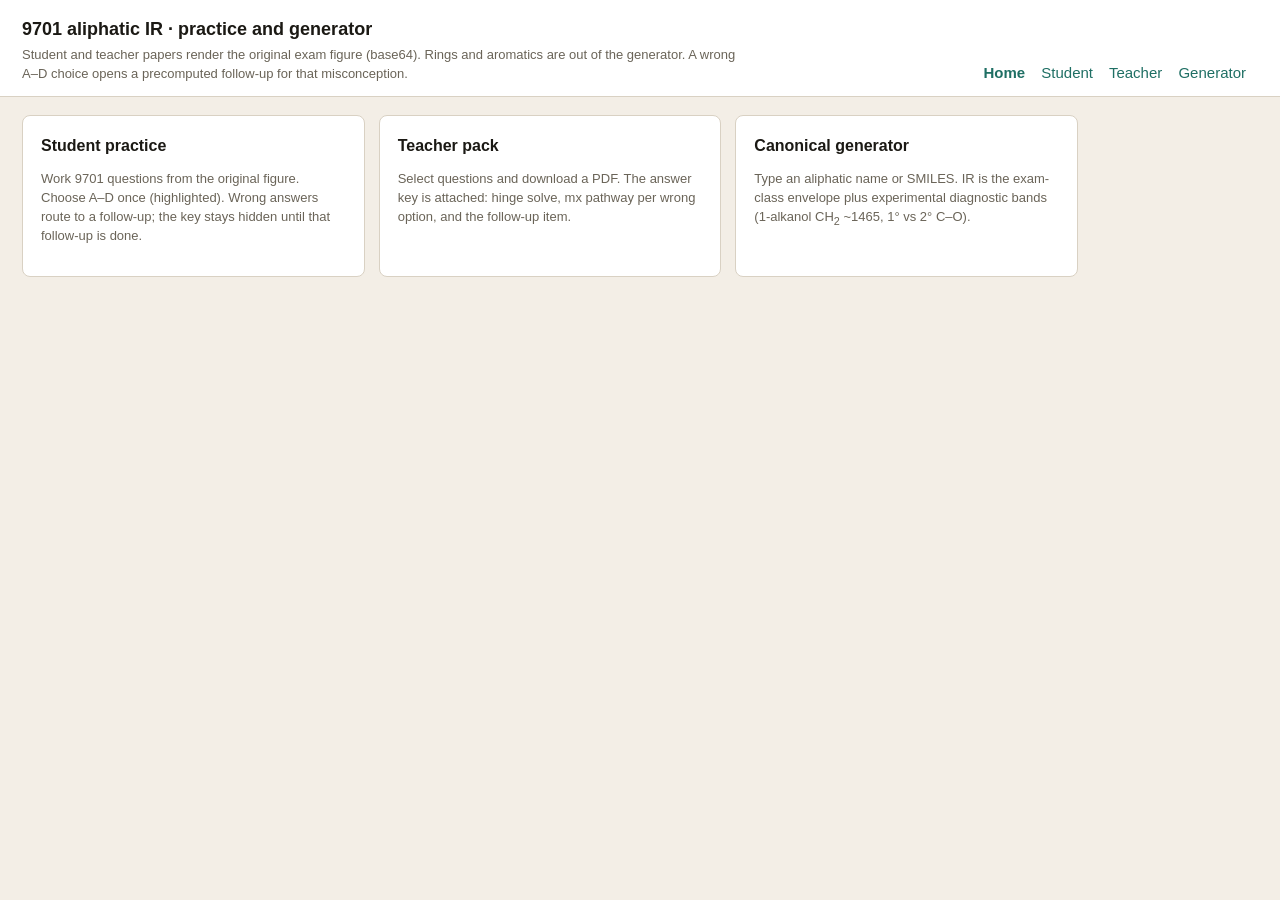
==== docs/index.html @ 2e5ccc39 "Aliphatic IR generator with experimental overlay and 9701 learn-by-solve practice. Restore 1-alkanol" ====
<!doctype html>
<html lang="en">
<meta charset="utf-8">
<meta http-equiv="refresh" content="0; url=hub.html">
<title>Spectrum generator</title>
<link rel="stylesheet" href="practice.css">
<body>
<p><a href="hub.html">9701 aliphatic spectra — open the hub</a></p>
</body>
</html>
---- docs/practice.css ----
:root {
  --ink: #1b1914;
  --muted: #6a6458;
  --line: #d9d1c3;
  --paper: #fffef8;
  --bg: #f3eee6;
  --acc: #1f6f64;
  --warn: #8a3b2b;
  --ok: #1b6b3a;
}
* { box-sizing: border-box; }
body {
  margin: 0;
  font: 15px/1.45 "Source Sans 3", "Segoe UI", sans-serif;
  color: var(--ink);
  background: var(--bg);
}
header.top {
  display: flex; justify-content: space-between; gap: 16px; align-items: flex-end;
  padding: 16px 22px 12px; background: #fff; border-bottom: 1px solid var(--line);
}
h1 { font-size: 18px; margin: 0 0 4px; }
.sub { margin: 0; color: var(--muted); max-width: 56em; font-size: 13px; }
nav a { color: var(--acc); margin-right: 12px; text-decoration: none; }
nav a.on { font-weight: 700; }
.wrap { padding: 18px 22px 48px; max-width: 1100px; }
.cards { display: grid; grid-template-columns: repeat(auto-fit, minmax(240px, 1fr)); gap: 14px; }
.card {
  display: block; background: #fff; border: 1px solid var(--line); padding: 18px;
  text-decoration: none; color: inherit; border-radius: 8px;
}
.card:hover { border-color: var(--acc); }
.card h2 { margin: 0 0 6px; font-size: 16px; }
.layout { display: grid; grid-template-columns: 280px 1fr; min-height: calc(100vh - 88px); }
.list { border-right: 1px solid var(--line); overflow: auto; background: #faf7f2; max-height: calc(100vh - 88px); }
.list button {
  display: block; width: 100%; text-align: left; border: 0; border-bottom: 1px solid var(--line);
  background: transparent; padding: 8px 12px; cursor: pointer; font: inherit;
}
.list button:hover { background: #efe9df; }
.list button.on { background: #e7f2ef; }
.list .uid { font-family: ui-monospace, Menlo, monospace; font-size: 12px; }
.list .meta { color: var(--muted); font-size: 12px; }
main.pane { padding: 16px 20px 48px; overflow: auto; max-height: calc(100vh - 88px); }
.paper {
  background: var(--paper); border: 1px solid #c9c0b2; padding: 22px 26px 28px;
  max-width: 210mm; box-shadow: 0 8px 24px rgba(40,30,10,.12);
}
.uid { font-family: ui-monospace, Menlo, monospace; font-size: 12px; color: var(--muted); }
.stem { white-space: pre-wrap; margin: 12px 0; }
.opts { list-style: none; padding: 0; display: grid; gap: 8px; }
.opts li { margin: 0; }
.opts label.opt {
  display: flex; align-items: flex-start; gap: 12px; cursor: pointer;
  padding: 10px 12px; border: 2px solid var(--line); border-radius: 8px; background: #fff;
}
.opts label.opt:hover { border-color: var(--acc); background: #f3faf8; }
.opts input { position: absolute; opacity: 0; pointer-events: none; }
.opts .letter {
  flex: 0 0 36px; width: 36px; height: 36px; display: grid; place-items: center;
  font-weight: 700; border-radius: 8px; background: #efe9df; border: 2px solid var(--line);
}
.opts label.opt:has(input:checked),
.opts label.opt.pick {
  border-color: var(--acc); background: #e7f2ef;
}
.opts label.opt:has(input:checked) .letter,
.opts label.opt.pick .letter {
  background: var(--acc); color: #fff; border-color: var(--acc);
}
.opts li.ok, .opts li.ok label.opt { background: #e7f4ea; border-color: var(--ok); }
.opts li.ok .letter { background: var(--ok); color: #fff; border-color: var(--ok); }
.opts li.bad, .opts li.bad label.opt { background: #f8e8e4; border-color: var(--warn); }
.opts li.bad .letter { background: var(--warn); color: #fff; border-color: var(--warn); }
.opts label.letter-only { justify-content: flex-start; }
.opt-text { flex: 1; padding-top: 6px; }
.prompt { color: var(--acc); font-weight: 600; }
.orig { max-width: 100%; height: auto; display: block; margin: 12px auto; border: 1px solid var(--line); }
button.act, .act {
  border: 1px solid var(--acc); background: var(--acc); color: #fff;
  padding: 7px 14px; border-radius: 6px; cursor: pointer; font: inherit;
}
button.ghost { background: #fff; color: var(--ink); border: 1px solid var(--line); }
.err { color: var(--warn); }
.okmsg { color: var(--ok); }
.comment { background: #fff; border-left: 3px solid var(--acc); padding: 10px 12px; white-space: pre-wrap; font-size: 13px; }
input[type=text] { width: min(420px, 100%); padding: 7px 10px; font: inherit; border: 1px solid var(--line); }
.tikz-slot { margin: 12px 0; overflow: auto; }
.muted { color: var(--muted); font-size: 13px; }
table.sel { width: 100%; border-collapse: collapse; background: #fff; }
table.sel td, table.sel th { border-bottom: 1px solid var(--line); padding: 6px 8px; text-align: left; font-size: 13px; }
.mono { font-family: ui-monospace, Menlo, monospace; font-size: 12px; }
.print-key, #print-paper { display: none; }
@media print {
  .no-print, header.top, nav, .wrap.no-print { display: none !important; }
  .print-key, #print-paper { display: block; }
  .print-q, .key-block { break-inside: avoid; margin-bottom: 18px; }
  .print-key { page-break-before: always; padding: 18px 22px; }
  body { background: #fff; }
}
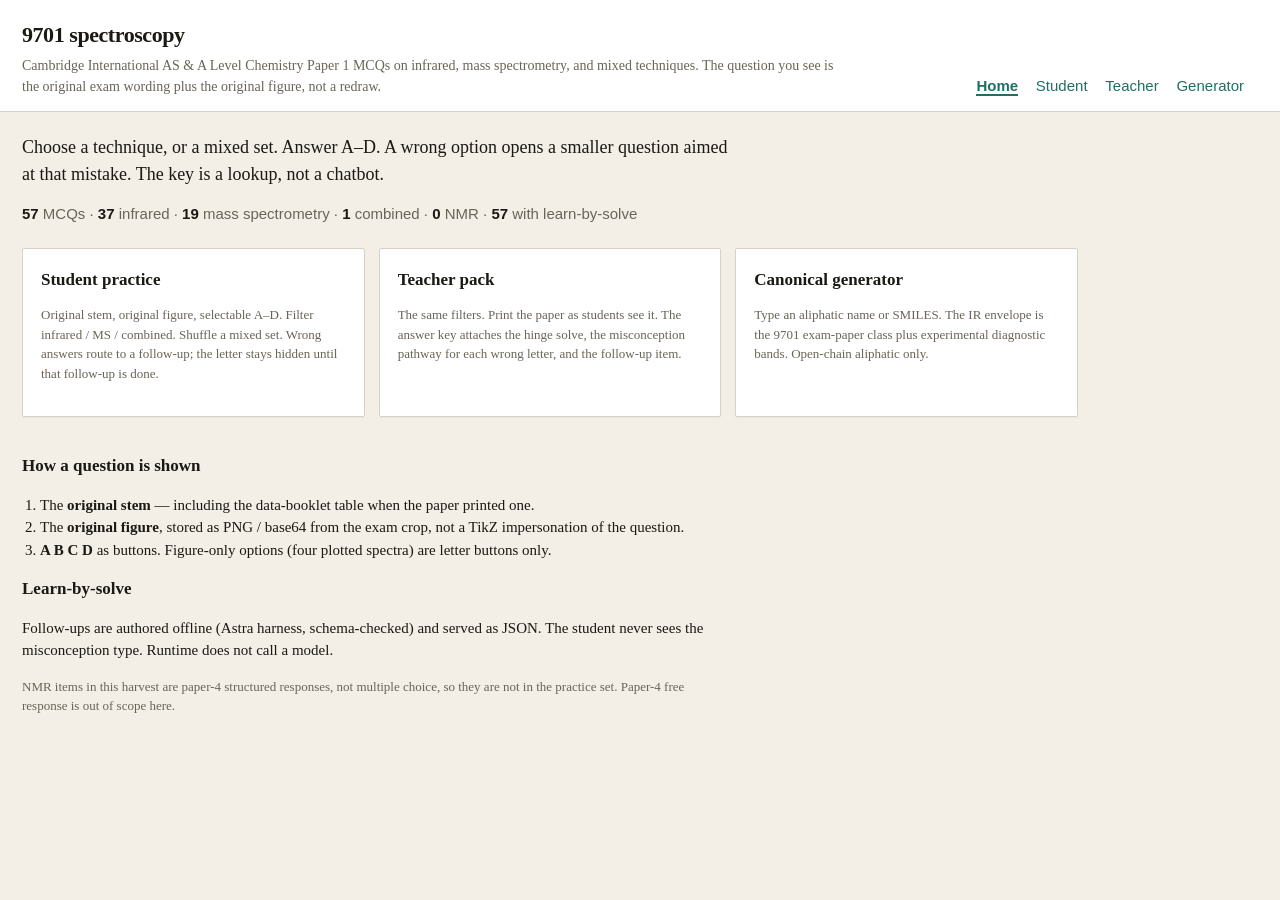
==== commit 3d131c2f: "Serve all 9701 spectroscopy MCQs with original stems and Astra LBS. Paper 1 IR, MS, and combined-tec" ====
--- a/docs/index.html
+++ b/docs/index.html
@@ -1,10 +1,67 @@
 <!doctype html>
 <html lang="en">
 <meta charset="utf-8">
-<meta http-equiv="refresh" content="0; url=hub.html">
-<title>Spectrum generator</title>
+<meta name="viewport" content="width=device-width,initial-scale=1">
+<title>9701 spectroscopy · practice</title>
 <link rel="stylesheet" href="practice.css">
 <body>
-<p><a href="hub.html">9701 aliphatic spectra — open the hub</a></p>
+<header class="top">
+  <div>
+    <h1>9701 spectroscopy</h1>
+    <p class="sub">Cambridge International AS &amp; A Level Chemistry Paper 1 MCQs on infrared, mass spectrometry, and mixed techniques. The question you see is the original exam wording plus the original figure, not a redraw.</p>
+  </div>
+  <nav>
+    <a href="index.html" class="on">Home</a>
+    <a href="student.html">Student</a>
+    <a href="teacher.html">Teacher</a>
+    <a href="generate.html">Generator</a>
+  </nav>
+</header>
+<div class="wrap">
+  <section class="hero">
+    <p class="lede">Choose a technique, or a mixed set. Answer A–D. A wrong option opens a smaller question aimed at that mistake. The key is a lookup, not a chatbot.</p>
+    <p class="stats" id="stats">Loading counts…</p>
+  </section>
+  <div class="cards">
+    <a class="card" href="student.html">
+      <h2>Student practice</h2>
+      <p class="muted">Original stem, original figure, selectable A–D. Filter infrared / MS / combined. Shuffle a mixed set. Wrong answers route to a follow-up; the letter stays hidden until that follow-up is done.</p>
+    </a>
+    <a class="card" href="teacher.html">
+      <h2>Teacher pack</h2>
+      <p class="muted">The same filters. Print the paper as students see it. The answer key attaches the hinge solve, the misconception pathway for each wrong letter, and the follow-up item.</p>
+    </a>
+    <a class="card" href="generate.html">
+      <h2>Canonical generator</h2>
+      <p class="muted">Type an aliphatic name or SMILES. The IR envelope is the 9701 exam-paper class plus experimental diagnostic bands. Open-chain aliphatic only.</p>
+    </a>
+  </div>
+  <section class="how">
+    <h2>How a question is shown</h2>
+    <ol>
+      <li>The <strong>original stem</strong> — including the data-booklet table when the paper printed one.</li>
+      <li>The <strong>original figure</strong>, stored as PNG / base64 from the exam crop, not a TikZ impersonation of the question.</li>
+      <li><strong>A B C D</strong> as buttons. Figure-only options (four plotted spectra) are letter buttons only.</li>
+    </ol>
+    <h2>Learn-by-solve</h2>
+    <p>Follow-ups are authored offline (Astra harness, schema-checked) and served as JSON. The student never sees the misconception type. Runtime does not call a model.</p>
+    <p class="muted">NMR items in this harvest are paper-4 structured responses, not multiple choice, so they are not in the practice set. Paper-4 free response is out of scope here.</p>
+  </section>
+</div>
+<script>
+fetch("pack.json").then(r => r.json()).then(doc => {
+  const t = doc.techniques || {};
+  const el = document.getElementById("stats");
+  el.innerHTML =
+    "<b>" + (doc.n_mcq || doc.n || 0) + "</b> MCQs · " +
+    "<b>" + (t.ir || 0) + "</b> infrared · " +
+    "<b>" + (t.ms || 0) + "</b> mass spectrometry · " +
+    "<b>" + (t.mixed || 0) + "</b> combined · " +
+    "<b>" + (t.nmr || 0) + "</b> NMR · " +
+    "<b>" + (doc.n_lbs || 0) + "</b> with learn-by-solve";
+}).catch(() => {
+  document.getElementById("stats").textContent = "";
+});
+</script>
 </body>
 </html>
--- a/docs/practice.css
+++ b/docs/practice.css
@@ -7,52 +7,97 @@
   --acc: #1f6f64;
   --warn: #8a3b2b;
   --ok: #1b6b3a;
+  --ir: #8a4b2b;
+  --ms: #2b4a8a;
+  --nmr: #5a3b8a;
+  --mixed: #1f6f64;
 }
 * { box-sizing: border-box; }
 body {
   margin: 0;
-  font: 15px/1.45 "Source Sans 3", "Segoe UI", sans-serif;
+  font: 15px/1.5 "Source Serif 4", "Iowan Old Style", "Palatino Linotype", Palatino, serif;
   color: var(--ink);
   background: var(--bg);
 }
 header.top {
   display: flex; justify-content: space-between; gap: 16px; align-items: flex-end;
-  padding: 16px 22px 12px; background: #fff; border-bottom: 1px solid var(--line);
+  padding: 18px 22px 14px; background: #fff; border-bottom: 1px solid var(--line);
 }
-h1 { font-size: 18px; margin: 0 0 4px; }
-.sub { margin: 0; color: var(--muted); max-width: 56em; font-size: 13px; }
-nav a { color: var(--acc); margin-right: 12px; text-decoration: none; }
-nav a.on { font-weight: 700; }
-.wrap { padding: 18px 22px 48px; max-width: 1100px; }
+h1 { font-size: 22px; margin: 0 0 4px; letter-spacing: -0.02em; }
+h2 { font-size: 17px; margin: 0 0 8px; }
+.sub { margin: 0; color: var(--muted); max-width: 58em; font-size: 14px; }
+nav a { color: var(--acc); margin-right: 14px; text-decoration: none; font-family: "Source Sans 3", "Segoe UI", sans-serif; }
+nav a.on { font-weight: 700; border-bottom: 2px solid var(--acc); }
+.wrap { padding: 22px 22px 64px; max-width: 1100px; }
+.lede { font-size: 18px; max-width: 40em; margin: 0 0 12px; }
+.stats { font-family: "Source Sans 3", "Segoe UI", sans-serif; color: var(--muted); }
+.stats b { color: var(--ink); }
+.hero { margin-bottom: 22px; }
+.how { margin-top: 36px; max-width: 46em; }
+.how ol { padding-left: 1.2em; }
 .cards { display: grid; grid-template-columns: repeat(auto-fit, minmax(240px, 1fr)); gap: 14px; }
 .card {
-  display: block; background: #fff; border: 1px solid var(--line); padding: 18px;
-  text-decoration: none; color: inherit; border-radius: 8px;
+  display: block; background: #fff; border: 1px solid var(--line); padding: 18px 18px 20px;
+  text-decoration: none; color: inherit; border-radius: 2px;
+  box-shadow: 0 1px 0 rgba(40,30,10,.04);
 }
 .card:hover { border-color: var(--acc); }
-.card h2 { margin: 0 0 6px; font-size: 16px; }
-.layout { display: grid; grid-template-columns: 280px 1fr; min-height: calc(100vh - 88px); }
-.list { border-right: 1px solid var(--line); overflow: auto; background: #faf7f2; max-height: calc(100vh - 88px); }
+.toolbar {
+  padding: 10px 22px 8px; background: #faf7f2; border-bottom: 1px solid var(--line);
+  font-family: "Source Sans 3", "Segoe UI", sans-serif;
+}
+.tools { display: flex; flex-wrap: wrap; gap: 8px; align-items: center; margin: 8px 0; }
+.filters { display: flex; flex-wrap: wrap; gap: 8px; }
+.chip {
+  display: inline-flex; align-items: center; gap: 6px; cursor: pointer;
+  border: 1px solid var(--line); background: #fff; padding: 5px 10px; border-radius: 999px;
+  font-size: 13px;
+}
+.chip input { accent-color: var(--acc); }
+.chip.empty { opacity: 0.45; cursor: not-allowed; }
+.chip:has(input:checked) { border-color: var(--acc); background: #e7f2ef; }
+.chip b { font-variant-numeric: tabular-nums; }
+.badge {
+  display: inline-block; font-family: "Source Sans 3", "Segoe UI", sans-serif;
+  font-size: 11px; letter-spacing: 0.04em; padding: 1px 7px; border-radius: 999px;
+  border: 1px solid var(--line); margin-right: 6px; vertical-align: middle;
+}
+.b-ir { color: var(--ir); border-color: #e2c4b4; background: #fbf3ee; }
+.b-ms { color: var(--ms); border-color: #c5d0ea; background: #eef2fb; }
+.b-nmr { color: var(--nmr); border-color: #d5c8ea; background: #f6f1fb; }
+.b-mixed { color: var(--mixed); border-color: #b9d8d3; background: #e7f2ef; }
+.layout { display: grid; grid-template-columns: 300px 1fr; min-height: calc(100vh - 160px); }
+.list { border-right: 1px solid var(--line); overflow: auto; background: #faf7f2; max-height: calc(100vh - 160px); }
 .list button {
   display: block; width: 100%; text-align: left; border: 0; border-bottom: 1px solid var(--line);
-  background: transparent; padding: 8px 12px; cursor: pointer; font: inherit;
+  background: transparent; padding: 10px 12px; cursor: pointer; font: inherit;
 }
 .list button:hover { background: #efe9df; }
 .list button.on { background: #e7f2ef; }
 .list .uid { font-family: ui-monospace, Menlo, monospace; font-size: 12px; }
-.list .meta { color: var(--muted); font-size: 12px; }
-main.pane { padding: 16px 20px 48px; overflow: auto; max-height: calc(100vh - 88px); }
+.list .meta { color: var(--muted); font-size: 12px; margin-top: 2px; }
+.pad { padding: 16px; }
+main.pane { padding: 16px 20px 48px; overflow: auto; max-height: calc(100vh - 160px); }
 .paper {
-  background: var(--paper); border: 1px solid #c9c0b2; padding: 22px 26px 28px;
+  background: var(--paper); border: 1px solid #c9c0b2; padding: 26px 28px 32px;
   max-width: 210mm; box-shadow: 0 8px 24px rgba(40,30,10,.12);
 }
-.uid { font-family: ui-monospace, Menlo, monospace; font-size: 12px; color: var(--muted); }
-.stem { white-space: pre-wrap; margin: 12px 0; }
+.uid { font-family: ui-monospace, Menlo, monospace; font-size: 12px; color: var(--muted); margin-bottom: 8px; }
+.stem { white-space: pre-wrap; margin: 10px 0 14px; }
+.stem-table {
+  width: 100%; border-collapse: collapse; margin: 12px 0 16px;
+  font-size: 13px; font-family: "Source Sans 3", "Segoe UI", sans-serif;
+}
+.stem-table th, .stem-table td {
+  border: 1px solid var(--line); padding: 5px 8px; text-align: left; vertical-align: top;
+}
+.stem-table th { background: #f6f1ea; }
 .opts { list-style: none; padding: 0; display: grid; gap: 8px; }
 .opts li { margin: 0; }
 .opts label.opt {
   display: flex; align-items: flex-start; gap: 12px; cursor: pointer;
   padding: 10px 12px; border: 2px solid var(--line); border-radius: 8px; background: #fff;
+  font-family: "Source Sans 3", "Segoe UI", sans-serif;
 }
 .opts label.opt:hover { border-color: var(--acc); background: #f3faf8; }
 .opts input { position: absolute; opacity: 0; pointer-events: none; }
@@ -74,27 +119,48 @@
 .opts li.bad .letter { background: var(--warn); color: #fff; border-color: var(--warn); }
 .opts label.letter-only { justify-content: flex-start; }
 .opt-text { flex: 1; padding-top: 6px; }
+.opt-line { margin: 6px 0; font-family: "Source Sans 3", "Segoe UI", sans-serif; }
 .prompt { color: var(--acc); font-weight: 600; }
 .orig { max-width: 100%; height: auto; display: block; margin: 12px auto; border: 1px solid var(--line); }
+.orig.small { max-height: 220px; }
 button.act, .act {
   border: 1px solid var(--acc); background: var(--acc); color: #fff;
-  padding: 7px 14px; border-radius: 6px; cursor: pointer; font: inherit;
+  padding: 7px 14px; border-radius: 6px; cursor: pointer;
+  font: 14px "Source Sans 3", "Segoe UI", sans-serif;
 }
-button.ghost { background: #fff; color: var(--ink); border: 1px solid var(--line); }
+button.ghost {
+  background: #fff; color: var(--ink); border: 1px solid var(--line);
+  padding: 6px 12px; border-radius: 6px; cursor: pointer;
+  font: 14px "Source Sans 3", "Segoe UI", sans-serif;
+}
+.actions { display: flex; gap: 8px; flex-wrap: wrap; align-items: center; }
 .err { color: var(--warn); }
 .okmsg { color: var(--ok); }
 .comment { background: #fff; border-left: 3px solid var(--acc); padding: 10px 12px; white-space: pre-wrap; font-size: 13px; }
 input[type=text] { width: min(420px, 100%); padding: 7px 10px; font: inherit; border: 1px solid var(--line); }
 .tikz-slot { margin: 12px 0; overflow: auto; }
 .muted { color: var(--muted); font-size: 13px; }
+.inline { font-family: "Source Sans 3", "Segoe UI", sans-serif; }
 table.sel { width: 100%; border-collapse: collapse; background: #fff; }
-table.sel td, table.sel th { border-bottom: 1px solid var(--line); padding: 6px 8px; text-align: left; font-size: 13px; }
+table.sel td, table.sel th {
+  border-bottom: 1px solid var(--line); padding: 6px 8px; text-align: left; font-size: 13px;
+  font-family: "Source Sans 3", "Segoe UI", sans-serif;
+}
 .mono { font-family: ui-monospace, Menlo, monospace; font-size: 12px; }
 .print-key, #print-paper { display: none; }
 @media print {
-  .no-print, header.top, nav, .wrap.no-print { display: none !important; }
-  .print-key, #print-paper { display: block; }
+  .no-print, header.top, nav, .wrap.no-print, .toolbar { display: none !important; }
+  body:has(#print-paper:not(:empty)) .layout { display: none; }
+  #print-paper:not(:empty), .print-key { display: block; }
+  #print-paper:empty { display: none; }
   .print-q, .key-block { break-inside: avoid; margin-bottom: 18px; }
   .print-key { page-break-before: always; padding: 18px 22px; }
   body { background: #fff; }
+  .paper { box-shadow: none; border: 0; }
+  .opts label.opt { border: 1px solid #ccc; }
 }
+@media (max-width: 800px) {
+  .layout { grid-template-columns: 1fr; }
+  .list { max-height: 220px; border-right: 0; border-bottom: 1px solid var(--line); }
+  header.top { flex-direction: column; align-items: flex-start; }
+}
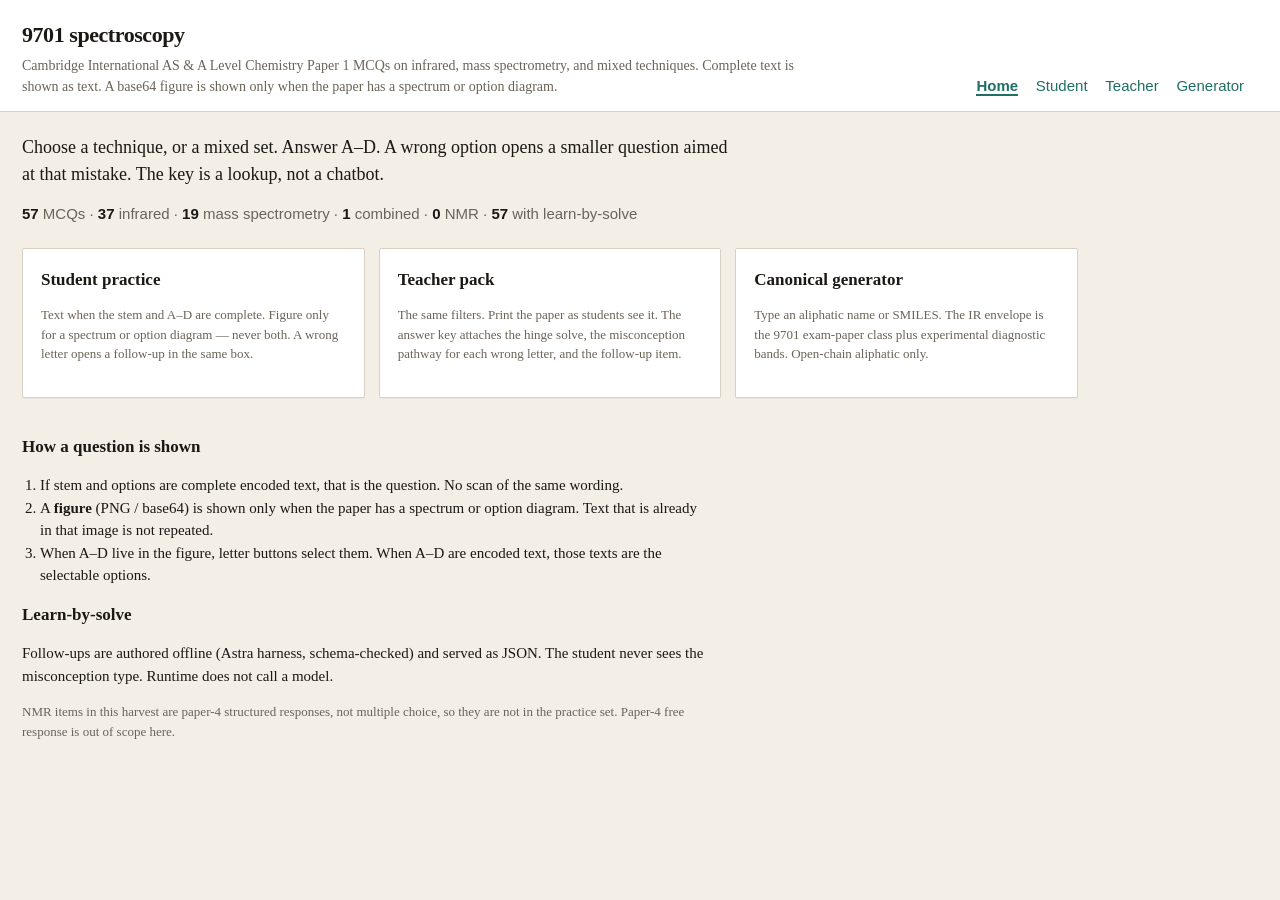
==== commit 1c85a498: "Show figures only; keep the question in view while answering. Text-complete items (e.g. 9701_m18_qp_" ====
--- a/docs/index.html
+++ b/docs/index.html
@@ -8,7 +8,7 @@
 <header class="top">
   <div>
     <h1>9701 spectroscopy</h1>
-    <p class="sub">Cambridge International AS &amp; A Level Chemistry Paper 1 MCQs on infrared, mass spectrometry, and mixed techniques. The question you see is the original exam wording plus the original figure, not a redraw.</p>
+    <p class="sub">Cambridge International AS &amp; A Level Chemistry Paper 1 MCQs on infrared, mass spectrometry, and mixed techniques. Complete text is shown as text. A base64 figure is shown only when the paper has a spectrum or option diagram.</p>
   </div>
   <nav>
     <a href="index.html" class="on">Home</a>
@@ -25,7 +25,7 @@
   <div class="cards">
     <a class="card" href="student.html">
       <h2>Student practice</h2>
-      <p class="muted">Original stem, original figure, selectable A–D. Filter infrared / MS / combined. Shuffle a mixed set. Wrong answers route to a follow-up; the letter stays hidden until that follow-up is done.</p>
+      <p class="muted">Text when the stem and A–D are complete. Figure only for a spectrum or option diagram — never both. A wrong letter opens a follow-up in the same box.</p>
     </a>
     <a class="card" href="teacher.html">
       <h2>Teacher pack</h2>
@@ -39,9 +39,9 @@
   <section class="how">
     <h2>How a question is shown</h2>
     <ol>
-      <li>The <strong>original stem</strong> — including the data-booklet table when the paper printed one.</li>
-      <li>The <strong>original figure</strong>, stored as PNG / base64 from the exam crop, not a TikZ impersonation of the question.</li>
-      <li><strong>A B C D</strong> as buttons. Figure-only options (four plotted spectra) are letter buttons only.</li>
+      <li>If stem and options are complete encoded text, that is the question. No scan of the same wording.</li>
+      <li>A <strong>figure</strong> (PNG / base64) is shown only when the paper has a spectrum or option diagram. Text that is already in that image is not repeated.</li>
+      <li>When A–D live in the figure, letter buttons select them. When A–D are encoded text, those texts are the selectable options.</li>
     </ol>
     <h2>Learn-by-solve</h2>
     <p>Follow-ups are authored offline (Astra harness, schema-checked) and served as JSON. The student never sees the misconception type. Runtime does not call a model.</p>
--- a/docs/practice.css
+++ b/docs/practice.css
@@ -18,6 +18,13 @@
   font: 15px/1.5 "Source Serif 4", "Iowan Old Style", "Palatino Linotype", Palatino, serif;
   color: var(--ink);
   background: var(--bg);
+  overflow-anchor: none;
+}
+body.app {
+  height: 100vh;
+  overflow: hidden;
+  display: flex;
+  flex-direction: column;
 }
 header.top {
   display: flex; justify-content: space-between; gap: 16px; align-items: flex-end;
@@ -66,8 +73,9 @@
 .b-ms { color: var(--ms); border-color: #c5d0ea; background: #eef2fb; }
 .b-nmr { color: var(--nmr); border-color: #d5c8ea; background: #f6f1fb; }
 .b-mixed { color: var(--mixed); border-color: #b9d8d3; background: #e7f2ef; }
-.layout { display: grid; grid-template-columns: 300px 1fr; min-height: calc(100vh - 160px); }
-.list { border-right: 1px solid var(--line); overflow: auto; background: #faf7f2; max-height: calc(100vh - 160px); }
+.layout { display: grid; grid-template-columns: 280px 1fr; min-height: 0; }
+body.app .layout { flex: 1; overflow: hidden; }
+.list { border-right: 1px solid var(--line); overflow: auto; background: #faf7f2; min-height: 0; }
 .list button {
   display: block; width: 100%; text-align: left; border: 0; border-bottom: 1px solid var(--line);
   background: transparent; padding: 10px 12px; cursor: pointer; font: inherit;
@@ -77,10 +85,31 @@
 .list .uid { font-family: ui-monospace, Menlo, monospace; font-size: 12px; }
 .list .meta { color: var(--muted); font-size: 12px; margin-top: 2px; }
 .pad { padding: 16px; }
-main.pane { padding: 16px 20px 48px; overflow: auto; max-height: calc(100vh - 160px); }
+main.pane {
+  padding: 12px 16px 16px; overflow: hidden; min-height: 0;
+  display: flex; flex-direction: column;
+}
 .paper {
-  background: var(--paper); border: 1px solid #c9c0b2; padding: 26px 28px 32px;
-  max-width: 210mm; box-shadow: 0 8px 24px rgba(40,30,10,.12);
+  background: var(--paper); border: 1px solid #c9c0b2; padding: 14px 18px 16px;
+  max-width: 210mm; width: 100%; box-shadow: 0 8px 24px rgba(40,30,10,.12);
+  display: flex; flex-direction: column; min-height: 0; flex: 1;
+  overflow: hidden;
+}
+.q-main {
+  flex: 1 1 auto; min-height: 0; overflow: auto;
+  display: flex; flex-direction: column;
+}
+.q-main .orig {
+  max-width: 100%; max-height: 100%; width: auto; height: auto;
+  object-fit: contain; margin: 6px auto;
+}
+.q-interact {
+  flex: 0 1 auto; max-height: 46%; overflow: auto;
+  border-top: 1px solid var(--line); padding-top: 10px; margin-top: 8px;
+  overflow-anchor: none;
+}
+.hint-box {
+  margin-top: 8px; padding: 10px 12px; background: #fff; border: 1px solid var(--line);
 }
 .uid { font-family: ui-monospace, Menlo, monospace; font-size: 12px; color: var(--muted); margin-bottom: 8px; }
 .stem { white-space: pre-wrap; margin: 10px 0 14px; }
@@ -95,12 +124,16 @@
 .opts { list-style: none; padding: 0; display: grid; gap: 8px; }
 .opts li { margin: 0; }
 .opts label.opt {
+  position: relative;
   display: flex; align-items: flex-start; gap: 12px; cursor: pointer;
   padding: 10px 12px; border: 2px solid var(--line); border-radius: 8px; background: #fff;
   font-family: "Source Sans 3", "Segoe UI", sans-serif;
 }
 .opts label.opt:hover { border-color: var(--acc); background: #f3faf8; }
-.opts input { position: absolute; opacity: 0; pointer-events: none; }
+.opts input {
+  position: absolute; inset: 0; margin: 0; width: 100%; height: 100%;
+  opacity: 0; cursor: pointer; appearance: none; -webkit-appearance: none;
+}
 .opts .letter {
   flex: 0 0 36px; width: 36px; height: 36px; display: grid; place-items: center;
   font-weight: 700; border-radius: 8px; background: #efe9df; border: 2px solid var(--line);
@@ -117,7 +150,12 @@
 .opts li.ok .letter { background: var(--ok); color: #fff; border-color: var(--ok); }
 .opts li.bad, .opts li.bad label.opt { background: #f8e8e4; border-color: var(--warn); }
 .opts li.bad .letter { background: var(--warn); color: #fff; border-color: var(--warn); }
-.opts label.letter-only { justify-content: flex-start; }
+.opts label.letter-only { justify-content: center; padding: 8px; }
+.opts.letters {
+  grid-template-columns: repeat(4, minmax(0, 1fr));
+  gap: 8px;
+  max-width: 22em;
+}
 .opt-text { flex: 1; padding-top: 6px; }
 .opt-line { margin: 6px 0; font-family: "Source Sans 3", "Segoe UI", sans-serif; }
 .prompt { color: var(--acc); font-weight: 600; }
@@ -150,13 +188,16 @@
 .print-key, #print-paper { display: none; }
 @media print {
   .no-print, header.top, nav, .wrap.no-print, .toolbar { display: none !important; }
+  body.app { height: auto; overflow: visible; display: block; }
   body:has(#print-paper:not(:empty)) .layout { display: none; }
   #print-paper:not(:empty), .print-key { display: block; }
   #print-paper:empty { display: none; }
   .print-q, .key-block { break-inside: avoid; margin-bottom: 18px; }
   .print-key { page-break-before: always; padding: 18px 22px; }
-  body { background: #fff; }
-  .paper { box-shadow: none; border: 0; }
+  body { background: #fff; overflow: visible; }
+  .paper { box-shadow: none; border: 0; display: block; overflow: visible; height: auto; }
+  .q-main, .q-interact { max-height: none; overflow: visible; }
+  .q-main .orig { max-height: none; }
   .opts label.opt { border: 1px solid #ccc; }
 }
 @media (max-width: 800px) {
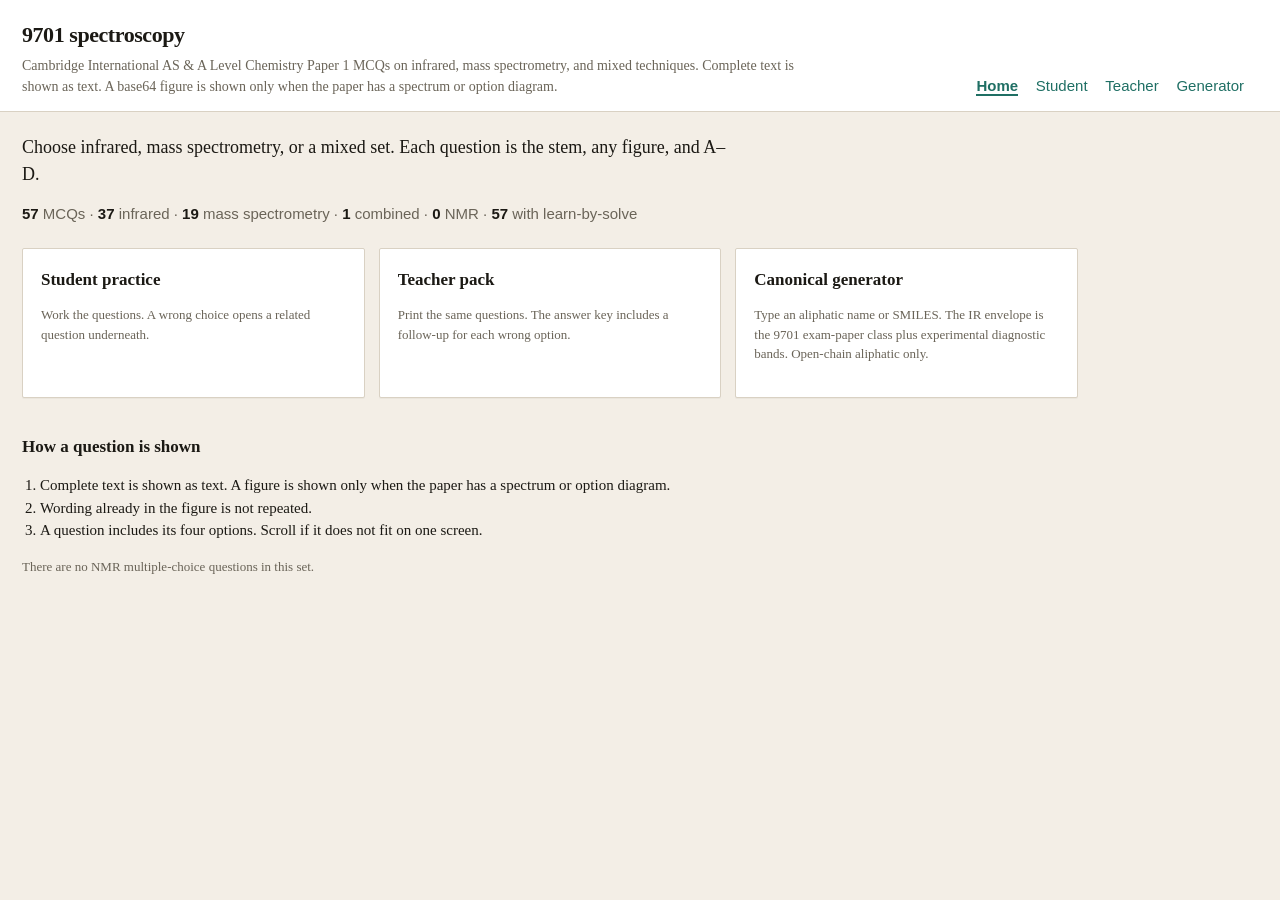
==== commit 52a44c09: "Make the question include A–D, with one scroller and plain labels. Stem, figure and the four options" ====
--- a/docs/index.html
+++ b/docs/index.html
@@ -19,17 +19,17 @@
 </header>
 <div class="wrap">
   <section class="hero">
-    <p class="lede">Choose a technique, or a mixed set. Answer A–D. A wrong option opens a smaller question aimed at that mistake. The key is a lookup, not a chatbot.</p>
+    <p class="lede">Choose infrared, mass spectrometry, or a mixed set. Each question is the stem, any figure, and A–D.</p>
     <p class="stats" id="stats">Loading counts…</p>
   </section>
   <div class="cards">
     <a class="card" href="student.html">
       <h2>Student practice</h2>
-      <p class="muted">Text when the stem and A–D are complete. Figure only for a spectrum or option diagram — never both. A wrong letter opens a follow-up in the same box.</p>
+      <p class="muted">Work the questions. A wrong choice opens a related question underneath.</p>
     </a>
     <a class="card" href="teacher.html">
       <h2>Teacher pack</h2>
-      <p class="muted">The same filters. Print the paper as students see it. The answer key attaches the hinge solve, the misconception pathway for each wrong letter, and the follow-up item.</p>
+      <p class="muted">Print the same questions. The answer key includes a follow-up for each wrong option.</p>
     </a>
     <a class="card" href="generate.html">
       <h2>Canonical generator</h2>
@@ -39,13 +39,11 @@
   <section class="how">
     <h2>How a question is shown</h2>
     <ol>
-      <li>If stem and options are complete encoded text, that is the question. No scan of the same wording.</li>
-      <li>A <strong>figure</strong> (PNG / base64) is shown only when the paper has a spectrum or option diagram. Text that is already in that image is not repeated.</li>
-      <li>When A–D live in the figure, letter buttons select them. When A–D are encoded text, those texts are the selectable options.</li>
+      <li>Complete text is shown as text. A figure is shown only when the paper has a spectrum or option diagram.</li>
+      <li>Wording already in the figure is not repeated.</li>
+      <li>A question includes its four options. Scroll if it does not fit on one screen.</li>
     </ol>
-    <h2>Learn-by-solve</h2>
-    <p>Follow-ups are authored offline (Astra harness, schema-checked) and served as JSON. The student never sees the misconception type. Runtime does not call a model.</p>
-    <p class="muted">NMR items in this harvest are paper-4 structured responses, not multiple choice, so they are not in the practice set. Paper-4 free response is out of scope here.</p>
+    <p class="muted">There are no NMR multiple-choice questions in this set.</p>
   </section>
 </div>
 <script>
--- a/docs/practice.css
+++ b/docs/practice.css
@@ -82,6 +82,7 @@
 }
 .list button:hover { background: #efe9df; }
 .list button.on { background: #e7f2ef; }
+.list .name { font-size: 13px; }
 .list .uid { font-family: ui-monospace, Menlo, monospace; font-size: 12px; }
 .list .meta { color: var(--muted); font-size: 12px; margin-top: 2px; }
 .pad { padding: 16px; }
@@ -92,26 +93,19 @@
 .paper {
   background: var(--paper); border: 1px solid #c9c0b2; padding: 14px 18px 16px;
   max-width: 210mm; width: 100%; box-shadow: 0 8px 24px rgba(40,30,10,.12);
-  display: flex; flex-direction: column; min-height: 0; flex: 1;
-  overflow: hidden;
-}
-.q-main {
-  flex: 1 1 auto; min-height: 0; overflow: auto;
-  display: flex; flex-direction: column;
-}
-.q-main .orig {
-  max-width: 100%; max-height: 100%; width: auto; height: auto;
-  object-fit: contain; margin: 6px auto;
-}
-.q-interact {
-  flex: 0 1 auto; max-height: 46%; overflow: auto;
-  border-top: 1px solid var(--line); padding-top: 10px; margin-top: 8px;
-  overflow-anchor: none;
+  min-height: 0; flex: 1;
+  overflow: auto;
+}
+.q-scroll { min-height: min-content; }
+.q-body { margin-bottom: 8px; }
+.q-body .orig, .q-scroll .orig {
+  max-width: 100%; max-height: 70vh; height: auto; display: block; margin: 8px auto 12px;
+  object-fit: contain;
 }
 .hint-box {
-  margin-top: 8px; padding: 10px 12px; background: #fff; border: 1px solid var(--line);
-}
-.uid { font-family: ui-monospace, Menlo, monospace; font-size: 12px; color: var(--muted); margin-bottom: 8px; }
+  margin-top: 12px; padding: 10px 12px; background: #fff; border: 1px solid var(--line);
+}
+.uid { font-size: 13px; color: var(--muted); margin-bottom: 8px; }
 .stem { white-space: pre-wrap; margin: 10px 0 14px; }
 .stem-table {
   width: 100%; border-collapse: collapse; margin: 12px 0 16px;
@@ -196,8 +190,8 @@
   .print-key { page-break-before: always; padding: 18px 22px; }
   body { background: #fff; overflow: visible; }
   .paper { box-shadow: none; border: 0; display: block; overflow: visible; height: auto; }
-  .q-main, .q-interact { max-height: none; overflow: visible; }
-  .q-main .orig { max-height: none; }
+  .q-scroll, .q-body { overflow: visible; }
+  .orig { max-height: none; }
   .opts label.opt { border: 1px solid #ccc; }
 }
 @media (max-width: 800px) {
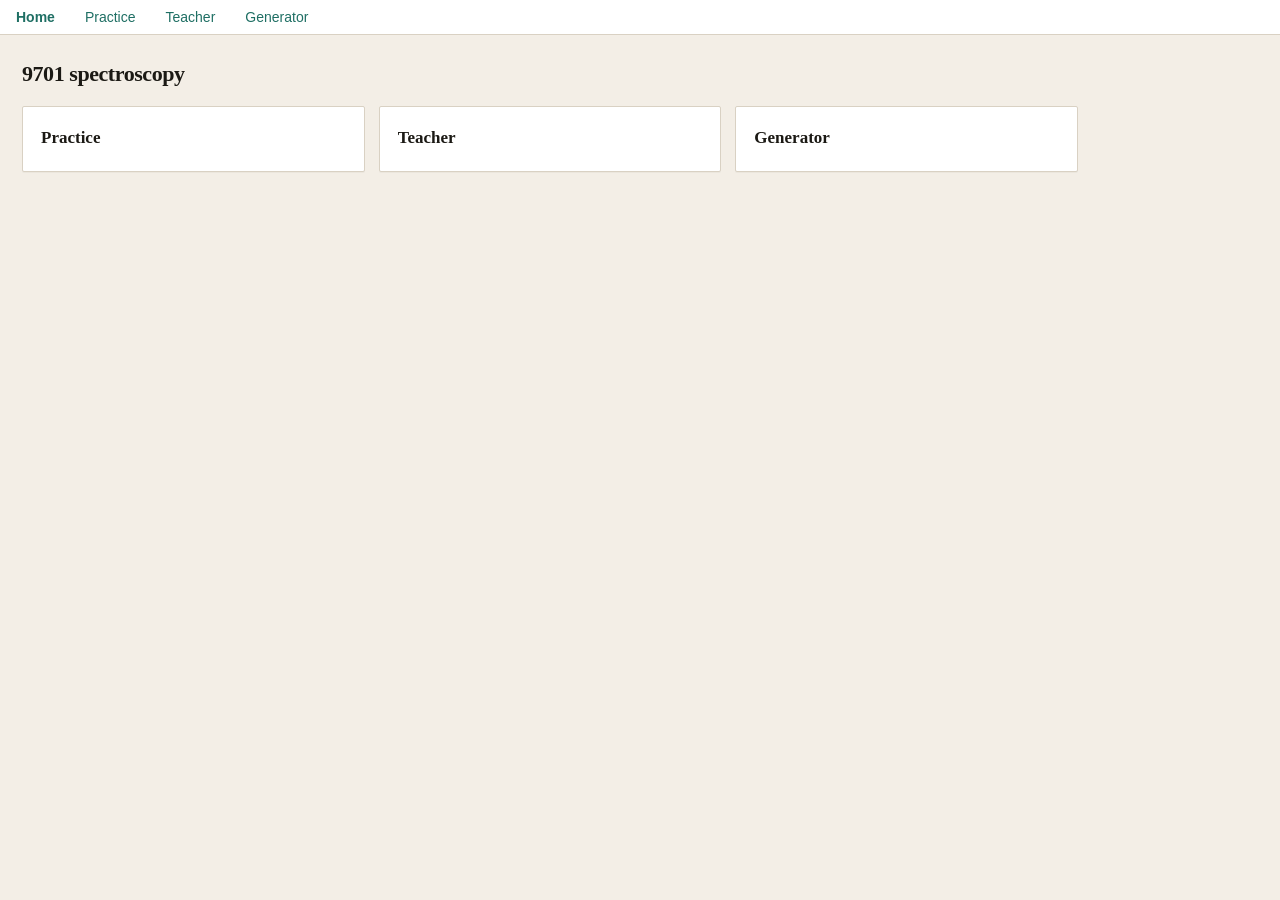
==== commit 23069f82: "Strip banners and builder notes; put filters in the side rail. Home is three links. Practice and tea" ====
--- a/docs/index.html
+++ b/docs/index.html
@@ -2,64 +2,22 @@
 <html lang="en">
 <meta charset="utf-8">
 <meta name="viewport" content="width=device-width,initial-scale=1">
-<title>9701 spectroscopy · practice</title>
+<title>9701 spectroscopy</title>
 <link rel="stylesheet" href="practice.css">
 <body>
-<header class="top">
-  <div>
-    <h1>9701 spectroscopy</h1>
-    <p class="sub">Cambridge International AS &amp; A Level Chemistry Paper 1 MCQs on infrared, mass spectrometry, and mixed techniques. Complete text is shown as text. A base64 figure is shown only when the paper has a spectrum or option diagram.</p>
+<nav class="bar">
+  <a href="index.html" class="on">Home</a>
+  <a href="student.html">Practice</a>
+  <a href="teacher.html">Teacher</a>
+  <a href="generate.html">Generator</a>
+</nav>
+<div class="wrap">
+  <h1>9701 spectroscopy</h1>
+  <div class="cards">
+    <a class="card" href="student.html"><h2>Practice</h2></a>
+    <a class="card" href="teacher.html"><h2>Teacher</h2></a>
+    <a class="card" href="generate.html"><h2>Generator</h2></a>
   </div>
-  <nav>
-    <a href="index.html" class="on">Home</a>
-    <a href="student.html">Student</a>
-    <a href="teacher.html">Teacher</a>
-    <a href="generate.html">Generator</a>
-  </nav>
-</header>
-<div class="wrap">
-  <section class="hero">
-    <p class="lede">Choose infrared, mass spectrometry, or a mixed set. Each question is the stem, any figure, and A–D.</p>
-    <p class="stats" id="stats">Loading counts…</p>
-  </section>
-  <div class="cards">
-    <a class="card" href="student.html">
-      <h2>Student practice</h2>
-      <p class="muted">Work the questions. A wrong choice opens a related question underneath.</p>
-    </a>
-    <a class="card" href="teacher.html">
-      <h2>Teacher pack</h2>
-      <p class="muted">Print the same questions. The answer key includes a follow-up for each wrong option.</p>
-    </a>
-    <a class="card" href="generate.html">
-      <h2>Canonical generator</h2>
-      <p class="muted">Type an aliphatic name or SMILES. The IR envelope is the 9701 exam-paper class plus experimental diagnostic bands. Open-chain aliphatic only.</p>
-    </a>
-  </div>
-  <section class="how">
-    <h2>How a question is shown</h2>
-    <ol>
-      <li>Complete text is shown as text. A figure is shown only when the paper has a spectrum or option diagram.</li>
-      <li>Wording already in the figure is not repeated.</li>
-      <li>A question includes its four options. Scroll if it does not fit on one screen.</li>
-    </ol>
-    <p class="muted">There are no NMR multiple-choice questions in this set.</p>
-  </section>
 </div>
-<script>
-fetch("pack.json").then(r => r.json()).then(doc => {
-  const t = doc.techniques || {};
-  const el = document.getElementById("stats");
-  el.innerHTML =
-    "<b>" + (doc.n_mcq || doc.n || 0) + "</b> MCQs · " +
-    "<b>" + (t.ir || 0) + "</b> infrared · " +
-    "<b>" + (t.ms || 0) + "</b> mass spectrometry · " +
-    "<b>" + (t.mixed || 0) + "</b> combined · " +
-    "<b>" + (t.nmr || 0) + "</b> NMR · " +
-    "<b>" + (doc.n_lbs || 0) + "</b> with learn-by-solve";
-}).catch(() => {
-  document.getElementById("stats").textContent = "";
-});
-</script>
 </body>
 </html>
--- a/docs/practice.css
+++ b/docs/practice.css
@@ -26,15 +26,22 @@
   display: flex;
   flex-direction: column;
 }
+nav.bar {
+  display: flex; gap: 16px; align-items: center;
+  padding: 8px 16px; background: #fff; border-bottom: 1px solid var(--line);
+  font: 14px/1.3 "Source Sans 3", "Segoe UI", sans-serif; flex: 0 0 auto;
+}
+nav.bar a { color: var(--acc); text-decoration: none; }
+nav.bar a.on { font-weight: 700; }
 header.top {
   display: flex; justify-content: space-between; gap: 16px; align-items: flex-end;
   padding: 18px 22px 14px; background: #fff; border-bottom: 1px solid var(--line);
 }
-h1 { font-size: 22px; margin: 0 0 4px; letter-spacing: -0.02em; }
-h2 { font-size: 17px; margin: 0 0 8px; }
-.sub { margin: 0; color: var(--muted); max-width: 58em; font-size: 14px; }
+h1 { font-size: 22px; margin: 0 0 16px; letter-spacing: -0.02em; }
+h2 { font-size: 17px; margin: 0; }
+.sub { margin: 0; color: var(--muted); max-width: 56em; font-size: 14px; }
 nav a { color: var(--acc); margin-right: 14px; text-decoration: none; font-family: "Source Sans 3", "Segoe UI", sans-serif; }
-nav a.on { font-weight: 700; border-bottom: 2px solid var(--acc); }
+nav a.on { font-weight: 700; }
 .wrap { padding: 22px 22px 64px; max-width: 1100px; }
 .lede { font-size: 18px; max-width: 40em; margin: 0 0 12px; }
 .stats { font-family: "Source Sans 3", "Segoe UI", sans-serif; color: var(--muted); }
@@ -53,11 +60,21 @@
   padding: 10px 22px 8px; background: #faf7f2; border-bottom: 1px solid var(--line);
   font-family: "Source Sans 3", "Segoe UI", sans-serif;
 }
+.rail {
+  display: flex; flex-direction: column; min-height: 0; overflow: hidden;
+  border-right: 1px solid var(--line); background: #faf7f2;
+  font-family: "Source Sans 3", "Segoe UI", sans-serif;
+}
+.rail .tools {
+  flex: 0 0 auto; padding: 8px 10px; border-bottom: 1px solid var(--line);
+  display: flex; flex-wrap: wrap; gap: 6px; align-items: center;
+}
+.rail .list { flex: 1; overflow: auto; min-height: 0; border-right: 0; }
 .tools { display: flex; flex-wrap: wrap; gap: 8px; align-items: center; margin: 8px 0; }
-.filters { display: flex; flex-wrap: wrap; gap: 8px; }
+.filters { display: flex; flex-direction: column; gap: 6px; padding: 10px; border-bottom: 1px solid var(--line); }
 .chip {
-  display: inline-flex; align-items: center; gap: 6px; cursor: pointer;
-  border: 1px solid var(--line); background: #fff; padding: 5px 10px; border-radius: 999px;
+  display: flex; align-items: center; gap: 6px; cursor: pointer;
+  border: 1px solid var(--line); background: #fff; padding: 6px 10px; border-radius: 6px;
   font-size: 13px;
 }
 .chip input { accent-color: var(--acc); }
@@ -73,8 +90,9 @@
 .b-ms { color: var(--ms); border-color: #c5d0ea; background: #eef2fb; }
 .b-nmr { color: var(--nmr); border-color: #d5c8ea; background: #f6f1fb; }
 .b-mixed { color: var(--mixed); border-color: #b9d8d3; background: #e7f2ef; }
-.layout { display: grid; grid-template-columns: 280px 1fr; min-height: 0; }
+.layout { display: grid; grid-template-columns: 240px 1fr; min-height: 0; }
 body.app .layout { flex: 1; overflow: hidden; }
+.pane-table { overflow: auto; padding: 12px 16px; }
 .list { border-right: 1px solid var(--line); overflow: auto; background: #faf7f2; min-height: 0; }
 .list button {
   display: block; width: 100%; text-align: left; border: 0; border-bottom: 1px solid var(--line);
@@ -181,7 +199,7 @@
 .mono { font-family: ui-monospace, Menlo, monospace; font-size: 12px; }
 .print-key, #print-paper { display: none; }
 @media print {
-  .no-print, header.top, nav, .wrap.no-print, .toolbar { display: none !important; }
+  .no-print, header.top, nav, nav.bar, .wrap.no-print, .toolbar, .rail { display: none !important; }
   body.app { height: auto; overflow: visible; display: block; }
   body:has(#print-paper:not(:empty)) .layout { display: none; }
   #print-paper:not(:empty), .print-key { display: block; }
@@ -196,6 +214,7 @@
 }
 @media (max-width: 800px) {
   .layout { grid-template-columns: 1fr; }
-  .list { max-height: 220px; border-right: 0; border-bottom: 1px solid var(--line); }
+  .rail { border-right: 0; border-bottom: 1px solid var(--line); max-height: 40vh; }
+  .list { max-height: none; border-right: 0; }
   header.top { flex-direction: column; align-items: flex-start; }
 }
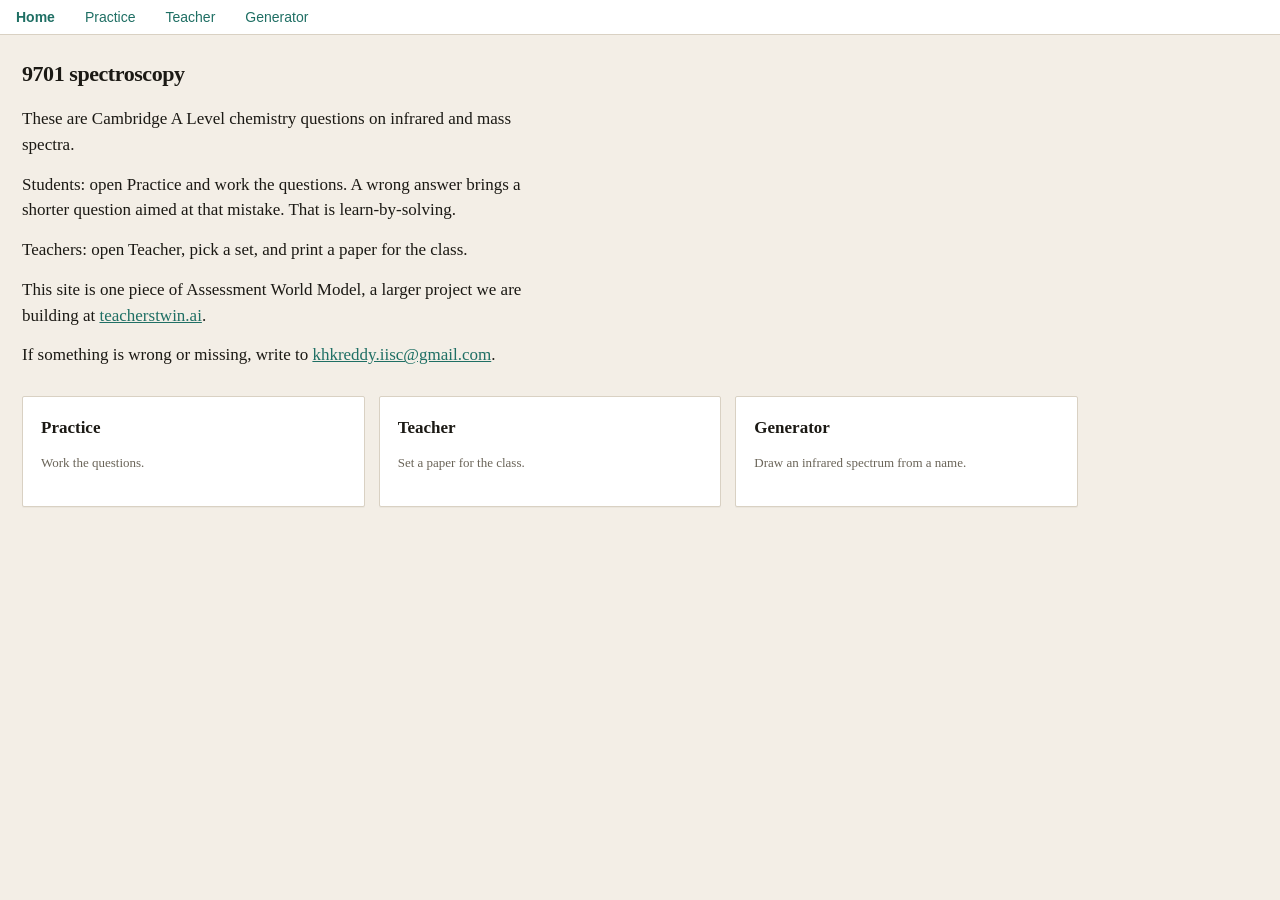
==== commit a47e13b3: "Write the home page in short, direct sentences. Say what the questions are, what students and teache" ====
--- a/docs/index.html
+++ b/docs/index.html
@@ -13,10 +13,26 @@
 </nav>
 <div class="wrap">
   <h1>9701 spectroscopy</h1>
+  <div class="intro">
+    <p>These are Cambridge A Level chemistry questions on infrared and mass spectra.</p>
+    <p>Students: open Practice and work the questions. A wrong answer brings a shorter question aimed at that mistake. That is learn-by-solving.</p>
+    <p>Teachers: open Teacher, pick a set, and print a paper for the class.</p>
+    <p>This site is one piece of Assessment World Model, a larger project we are building at <a href="https://teacherstwin.ai/">teacherstwin.ai</a>.</p>
+    <p>If something is wrong or missing, write to <a href="mailto:khkreddy.iisc@gmail.com">khkreddy.iisc@gmail.com</a>.</p>
+  </div>
   <div class="cards">
-    <a class="card" href="student.html"><h2>Practice</h2></a>
-    <a class="card" href="teacher.html"><h2>Teacher</h2></a>
-    <a class="card" href="generate.html"><h2>Generator</h2></a>
+    <a class="card" href="student.html">
+      <h2>Practice</h2>
+      <p class="muted">Work the questions.</p>
+    </a>
+    <a class="card" href="teacher.html">
+      <h2>Teacher</h2>
+      <p class="muted">Set a paper for the class.</p>
+    </a>
+    <a class="card" href="generate.html">
+      <h2>Generator</h2>
+      <p class="muted">Draw an infrared spectrum from a name.</p>
+    </a>
   </div>
 </div>
 </body>
--- a/docs/practice.css
+++ b/docs/practice.css
@@ -43,6 +43,9 @@
 nav a { color: var(--acc); margin-right: 14px; text-decoration: none; font-family: "Source Sans 3", "Segoe UI", sans-serif; }
 nav a.on { font-weight: 700; }
 .wrap { padding: 22px 22px 64px; max-width: 1100px; }
+.intro { max-width: 36em; margin: 0 0 28px; }
+.intro p { margin: 0 0 0.85em; font-size: 17px; }
+.intro a { color: var(--acc); }
 .lede { font-size: 18px; max-width: 40em; margin: 0 0 12px; }
 .stats { font-family: "Source Sans 3", "Segoe UI", sans-serif; color: var(--muted); }
 .stats b { color: var(--ink); }
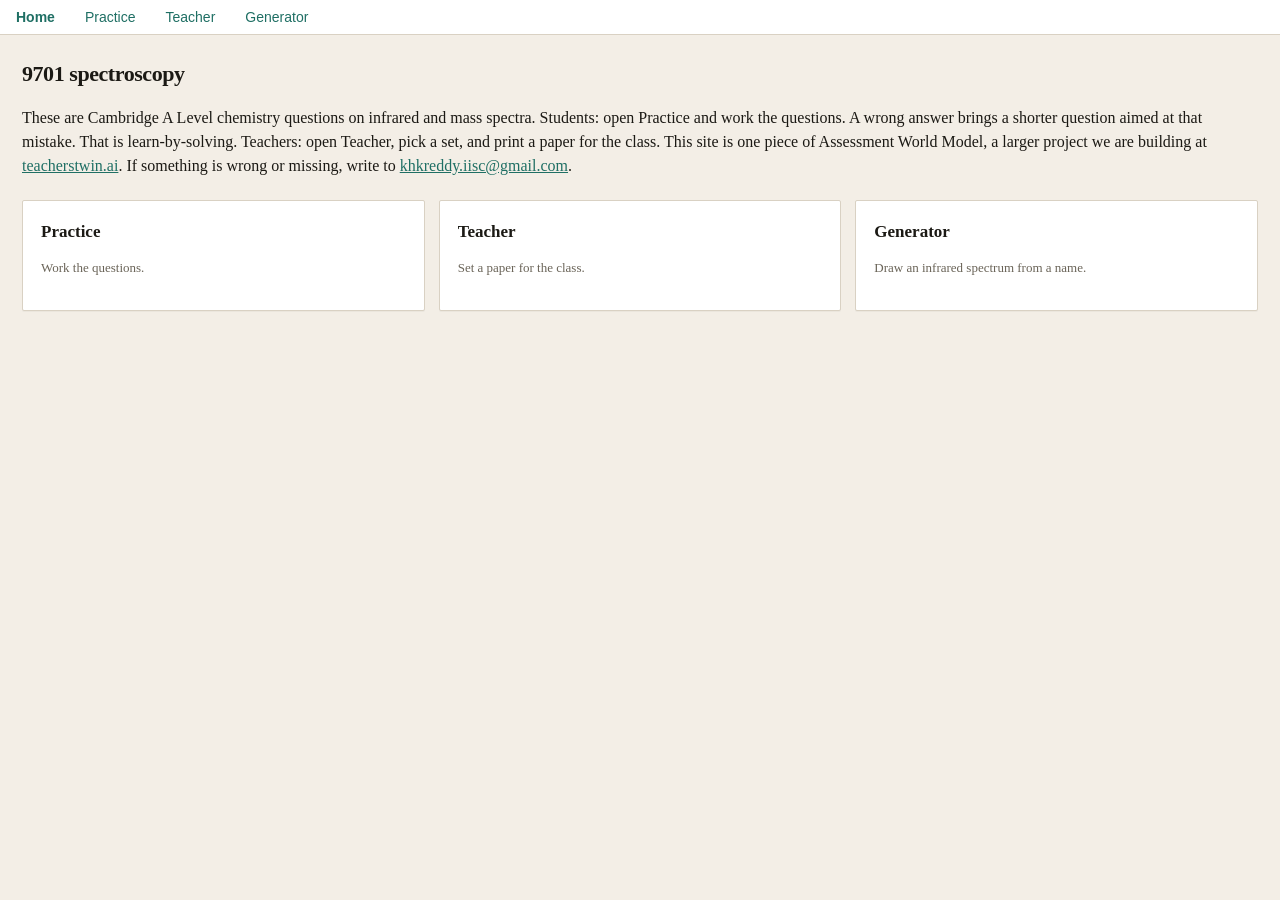
==== commit 4c7b3c5c: "Let the home copy run as one paragraph across the page. The five stacked sentences were wasting the " ====
--- a/docs/index.html
+++ b/docs/index.html
@@ -13,13 +13,7 @@
 </nav>
 <div class="wrap">
   <h1>9701 spectroscopy</h1>
-  <div class="intro">
-    <p>These are Cambridge A Level chemistry questions on infrared and mass spectra.</p>
-    <p>Students: open Practice and work the questions. A wrong answer brings a shorter question aimed at that mistake. That is learn-by-solving.</p>
-    <p>Teachers: open Teacher, pick a set, and print a paper for the class.</p>
-    <p>This site is one piece of Assessment World Model, a larger project we are building at <a href="https://teacherstwin.ai/">teacherstwin.ai</a>.</p>
-    <p>If something is wrong or missing, write to <a href="mailto:khkreddy.iisc@gmail.com">khkreddy.iisc@gmail.com</a>.</p>
-  </div>
+  <p class="intro">These are Cambridge A Level chemistry questions on infrared and mass spectra. Students: open Practice and work the questions. A wrong answer brings a shorter question aimed at that mistake. That is learn-by-solving. Teachers: open Teacher, pick a set, and print a paper for the class. This site is one piece of Assessment World Model, a larger project we are building at <a href="https://teacherstwin.ai/">teacherstwin.ai</a>. If something is wrong or missing, write to <a href="mailto:khkreddy.iisc@gmail.com">khkreddy.iisc@gmail.com</a>.</p>
   <div class="cards">
     <a class="card" href="student.html">
       <h2>Practice</h2>
--- a/docs/practice.css
+++ b/docs/practice.css
@@ -42,9 +42,8 @@
 .sub { margin: 0; color: var(--muted); max-width: 56em; font-size: 14px; }
 nav a { color: var(--acc); margin-right: 14px; text-decoration: none; font-family: "Source Sans 3", "Segoe UI", sans-serif; }
 nav a.on { font-weight: 700; }
-.wrap { padding: 22px 22px 64px; max-width: 1100px; }
-.intro { max-width: 36em; margin: 0 0 28px; }
-.intro p { margin: 0 0 0.85em; font-size: 17px; }
+.wrap { padding: 22px 22px 64px; max-width: none; }
+.intro { margin: 0 0 22px; font-size: 16px; }
 .intro a { color: var(--acc); }
 .lede { font-size: 18px; max-width: 40em; margin: 0 0 12px; }
 .stats { font-family: "Source Sans 3", "Segoe UI", sans-serif; color: var(--muted); }
